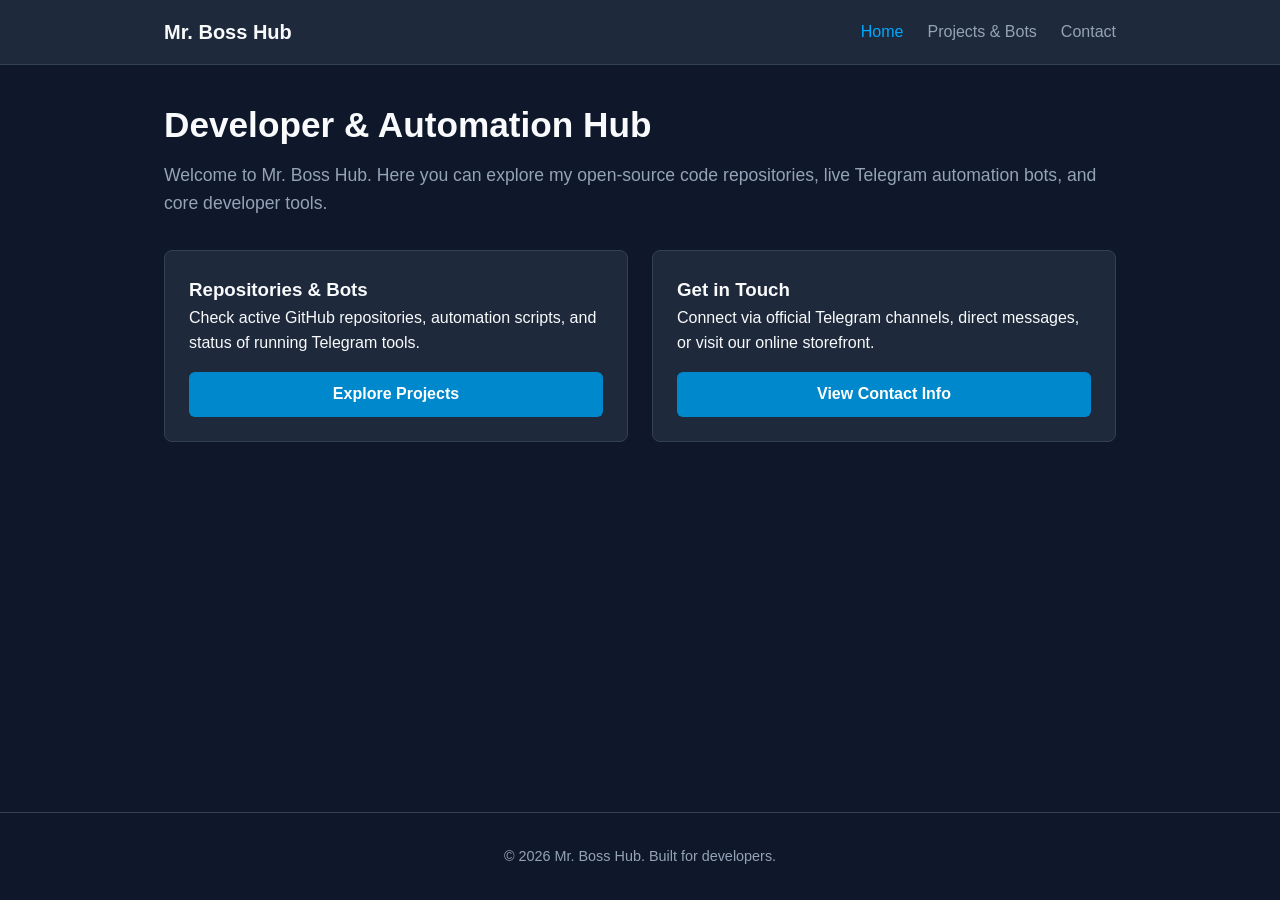
==== index.html @ 9c0dfab7 "Revise index.html for developer portfolio focus Updated the title and content to reflect a developer" ====
<!DOCTYPE html>
<html lang="en">
<head>
  <meta charset="UTF-8">
  <meta name="viewport" content="width=device-width, initial-scale=1.0">
  <title>Mr. Boss Hub - Developer Portfolio</title>
  <link rel="stylesheet" href="style.css">
</head>
<body>

  <header>
    <nav>
      <a href="index.html" class="nav-brand">Mr. Boss Hub</a>
      <ul class="nav-links">
        <li><a href="index.html" class="active">Home</a></li>
        <li><a href="projects.html">Projects & Bots</a></li>
        <li><a href="contact.html">Contact</a></li>
      </ul>
    </nav>
  </header>

  <main>
    <section class="hero">
      <h1>Developer & Automation Hub</h1>
      <p>Welcome to Mr. Boss Hub. Here you can explore my open-source code repositories, live Telegram automation bots, and core developer tools.</p>
    </section>

    <div class="card-grid">
      <div class="card">
        <div>
          <h3>Repositories & Bots</h3>
          <p>Check active GitHub repositories, automation scripts, and status of running Telegram tools.</p>
        </div>
        <a href="projects.html" class="btn">Explore Projects</a>
      </div>

      <div class="card">
        <div>
          <h3>Get in Touch</h3>
          <p>Connect via official Telegram channels, direct messages, or visit our online storefront.</p>
        </div>
        <a href="contact.html" class="btn">View Contact Info</a>
      </div>
    </div>
  </main>

  <footer>
    <p>&copy; 2026 Mr. Boss Hub. Built for developers.</p>
  </footer>

</body>
</html>
---- style.css ----
/* ==========================================================================
   Mr. Boss Hub - Developer Portfolio Stylesheet
   ========================================================================== */

:root {
  --bg-color: #0f172a;
  --card-bg: #1e293b;
  --accent-color: #0088cc;
  --accent-hover: #00a8ff;
  --text-main: #f8fafc;
  --text-muted: #94a3b8;
  --border-color: #334155;
  --success-color: #22c55e;
  --max-width: 1000px;
}

* {
  box-sizing: border-box;
  margin: 0;
  padding: 0;
}

body {
  font-family: -apple-system, BlinkMacSystemFont, "Segoe UI", Roboto, sans-serif;
  background-color: var(--bg-color);
  color: var(--text-main);
  line-height: 1.6;
  min-height: 100vh;
  display: flex;
  flex-direction: column;
}

/* --- Header & Navigation --- */
header {
  background-color: var(--card-bg);
  border-bottom: 1px solid var(--border-color);
  position: sticky;
  top: 0;
  z-index: 100;
}

nav {
  max-width: var(--max-width);
  margin: 0 auto;
  padding: 1rem 1.5rem;
  display: flex;
  justify-content: space-between;
  align-items: center;
}

.nav-brand {
  font-size: 1.25rem;
  font-weight: 700;
  color: var(--text-main);
  text-decoration: none;
}

.nav-links {
  display: flex;
  list-style: none;
  gap: 1.5rem;
}

.nav-links a {
  color: var(--text-muted);
  text-decoration: none;
  font-weight: 500;
  transition: color 0.2s ease;
}

.nav-links a:hover,
.nav-links a.active {
  color: var(--accent-hover);
}

/* --- Layout Container --- */
main {
  max-width: var(--max-width);
  width: 100%;
  margin: 2rem auto;
  padding: 0 1.5rem;
  flex: 1;
}

.hero {
  margin-bottom: 2rem;
}

.hero h1 {
  font-size: 2.2rem;
  margin-bottom: 0.5rem;
}

.hero p {
  color: var(--text-muted);
  font-size: 1.1rem;
}

/* --- Grid & Cards --- */
.card-grid {
  display: grid;
  grid-template-columns: repeat(auto-fit, minmax(280px, 1fr));
  gap: 1.5rem;
}

.card {
  background-color: var(--card-bg);
  border: 1px solid var(--border-color);
  border-radius: 8px;
  padding: 1.5rem;
  display: flex;
  flex-direction: column;
  justify-content: space-between;
  transition: transform 0.2s ease, border-color 0.2s ease;
}

.card:hover {
  transform: translateY(-3px);
  border-color: var(--accent-color);
}

.card-header {
  display: flex;
  justify-content: space-between;
  align-items: center;
  margin-bottom: 0.75rem;
}

.badge-online {
  background-color: rgba(34, 197, 94, 0.15);
  color: var(--success-color);
  font-size: 0.75rem;
  font-weight: 600;
  padding: 0.2rem 0.6rem;
  border-radius: 12px;
  border: 1px solid rgba(34, 197, 94, 0.3);
}

.btn {
  display: inline-block;
  background-color: var(--accent-color);
  color: #ffffff;
  padding: 0.6rem 1.2rem;
  border-radius: 6px;
  text-decoration: none;
  font-weight: 600;
  margin-top: 1rem;
  text-align: center;
  transition: background-color 0.2s ease;
}

.btn:hover {
  background-color: var(--accent-hover);
}

/* --- Contact List --- */
.contact-list {
  list-style: none;
  display: flex;
  flex-direction: column;
  gap: 1rem;
}

.contact-item {
  background-color: var(--card-bg);
  border: 1px solid var(--border-color);
  padding: 1rem 1.25rem;
  border-radius: 8px;
  display: flex;
  justify-content: space-between;
  align-items: center;
}

.contact-item a {
  color: var(--accent-hover);
  text-decoration: none;
  font-weight: 600;
}

footer {
  text-align: center;
  padding: 2rem 1.5rem;
  border-top: 1px solid var(--border-color);
  color: var(--text-muted);
  font-size: 0.9rem;
}
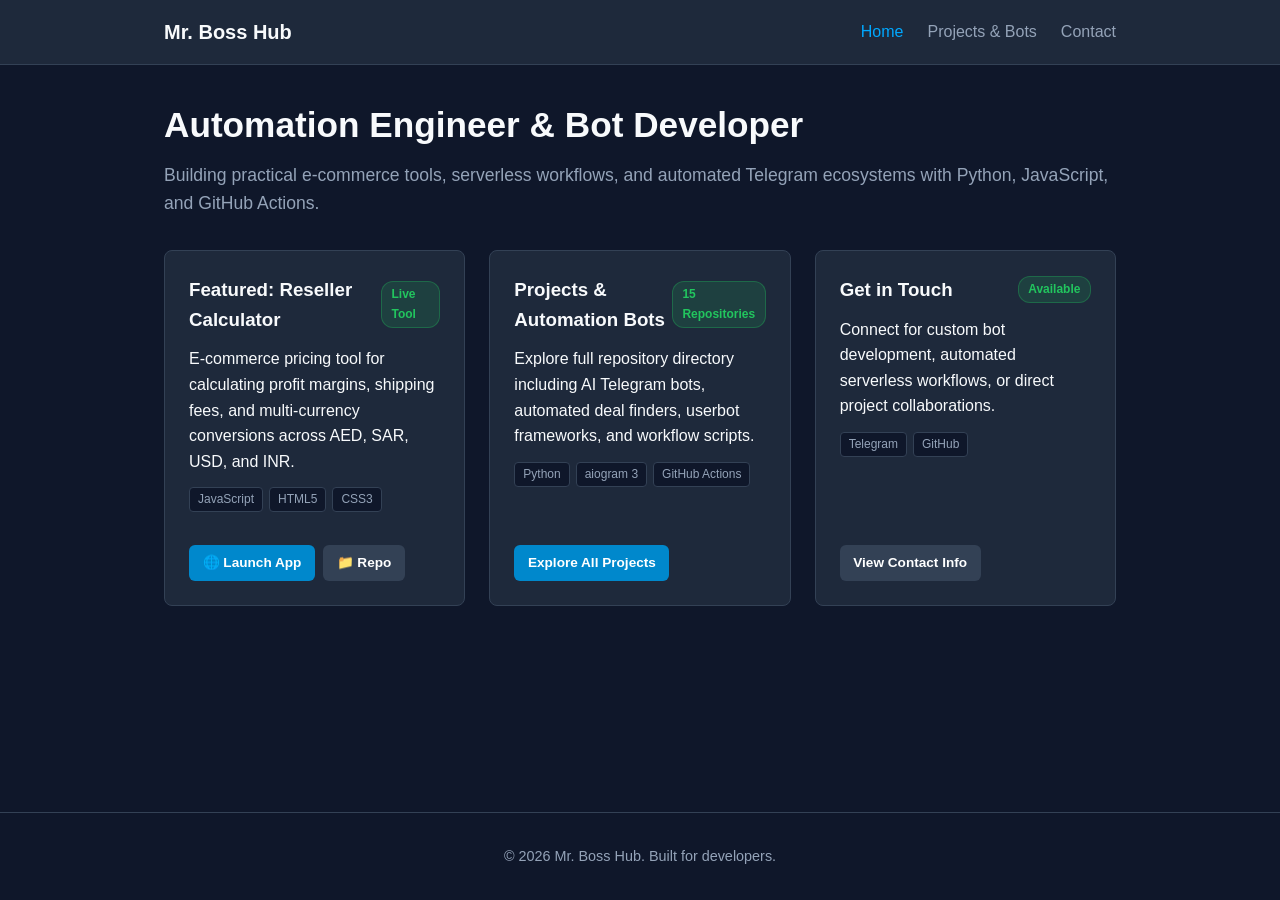
==== commit 952fa6bd: "Update index.html for content and structure changes" ====
--- a/index.html
+++ b/index.html
@@ -21,25 +21,66 @@
 
   <main>
     <section class="hero">
-      <h1>Developer & Automation Hub</h1>
-      <p>Welcome to Mr. Boss Hub. Here you can explore my open-source code repositories, live Telegram automation bots, and core developer tools.</p>
+      <h1>Automation Engineer & Bot Developer</h1>
+      <p>Building practical e-commerce tools, serverless workflows, and automated Telegram ecosystems with Python, JavaScript, and GitHub Actions.</p>
     </section>
 
     <div class="card-grid">
+      <!-- Highlight Featured Web App -->
       <div class="card">
         <div>
-          <h3>Repositories & Bots</h3>
-          <p>Check active GitHub repositories, automation scripts, and status of running Telegram tools.</p>
+          <div class="card-header">
+            <h3>Featured: Reseller Calculator</h3>
+            <span class="badge-online">Live Tool</span>
+          </div>
+          <p>E-commerce pricing tool for calculating profit margins, shipping fees, and multi-currency conversions across AED, SAR, USD, and INR.</p>
+          <div class="tech-tags">
+            <span class="tag">JavaScript</span>
+            <span class="tag">HTML5</span>
+            <span class="tag">CSS3</span>
+          </div>
         </div>
-        <a href="projects.html" class="btn">Explore Projects</a>
+        <div class="card-actions">
+          <a href="https://mrboss002.github.io/reseller-price-calculator/" target="_blank" rel="noopener noreferrer" class="btn btn-primary">🌐 Launch App</a>
+          <a href="https://github.com/MrBoss002/reseller-price-calculator" target="_blank" rel="noopener noreferrer" class="btn btn-secondary">📁 Repo</a>
+        </div>
       </div>
 
+      <!-- Projects Directory Hub -->
       <div class="card">
         <div>
-          <h3>Get in Touch</h3>
-          <p>Connect via official Telegram channels, direct messages, or visit our online storefront.</p>
+          <div class="card-header">
+            <h3>Projects & Automation Bots</h3>
+            <span class="badge-online">15 Repositories</span>
+          </div>
+          <p>Explore full repository directory including AI Telegram bots, automated deal finders, userbot frameworks, and workflow scripts.</p>
+          <div class="tech-tags">
+            <span class="tag">Python</span>
+            <span class="tag">aiogram 3</span>
+            <span class="tag">GitHub Actions</span>
+          </div>
         </div>
-        <a href="contact.html" class="btn">View Contact Info</a>
+        <div class="card-actions">
+          <a href="projects.html" class="btn btn-primary">Explore All Projects</a>
+        </div>
+      </div>
+
+      <!-- Contact & Connect -->
+      <div class="card">
+        <div>
+          <div class="card-header">
+            <h3>Get in Touch</h3>
+            <span class="badge-online">Available</span>
+          </div>
+          <p>Connect for custom bot development, automated serverless workflows, or direct project collaborations.</p>
+          <div class="tech-tags">
+            <span class="tag">Telegram</span>
+            <span class="tag">GitHub</span>
+          </div>
+        </div>
+        <div class="card-actions">
+          <a href="contact.html" class="btn btn-secondary">View Contact Info</a>
+        </div>
       </div>
     </div>
   </main>
--- a/style.css
+++ b/style.css
@@ -99,7 +99,7 @@
 /* --- Grid & Cards --- */
 .card-grid {
   display: grid;
-  grid-template-columns: repeat(auto-fit, minmax(280px, 1fr));
+  grid-template-columns: repeat(auto-fit, minmax(300px, 1fr));
   gap: 1.5rem;
 }
 
@@ -136,21 +136,73 @@
   border: 1px solid rgba(34, 197, 94, 0.3);
 }
 
+/* --- Tech Stack Tags --- */
+.tech-tags {
+  display: flex;
+  flex-wrap: wrap;
+  gap: 6px;
+  margin: 0.8rem 0;
+}
+
+.tag {
+  background-color: #0f172a;
+  color: var(--text-muted);
+  font-size: 0.75rem;
+  font-weight: 500;
+  padding: 2px 8px;
+  border-radius: 4px;
+  border: 1px solid var(--border-color);
+}
+
+/* --- Buttons & Action Rows --- */
+.card-actions {
+  display: flex;
+  flex-wrap: wrap;
+  gap: 8px;
+  margin-top: 1.25rem;
+}
+
 .btn {
-  display: inline-block;
+  display: inline-flex;
+  align-items: center;
+  justify-content: center;
+  padding: 0.45rem 0.85rem;
+  border-radius: 6px;
+  text-decoration: none;
+  font-size: 0.85rem;
+  font-weight: 600;
+  transition: all 0.2s ease;
+  cursor: pointer;
+}
+
+.btn-primary {
   background-color: var(--accent-color);
   color: #ffffff;
-  padding: 0.6rem 1.2rem;
-  border-radius: 6px;
-  text-decoration: none;
-  font-weight: 600;
-  margin-top: 1rem;
-  text-align: center;
-  transition: background-color 0.2s ease;
-}
-
-.btn:hover {
+}
+
+.btn-primary:hover {
   background-color: var(--accent-hover);
+}
+
+.btn-secondary {
+  background-color: #334155;
+  color: #ffffff;
+}
+
+.btn-secondary:hover {
+  background-color: #475569;
+}
+
+.btn-action {
+  background-color: transparent;
+  color: var(--text-muted);
+  border: 1px solid var(--border-color);
+}
+
+.btn-action:hover {
+  color: var(--text-main);
+  border-color: var(--accent-color);
+  background-color: rgba(0, 136, 204, 0.1);
 }
 
 /* --- Contact List --- */
@@ -177,6 +229,7 @@
   font-weight: 600;
 }
 
+/* --- Footer --- */
 footer {
   text-align: center;
   padding: 2rem 1.5rem;
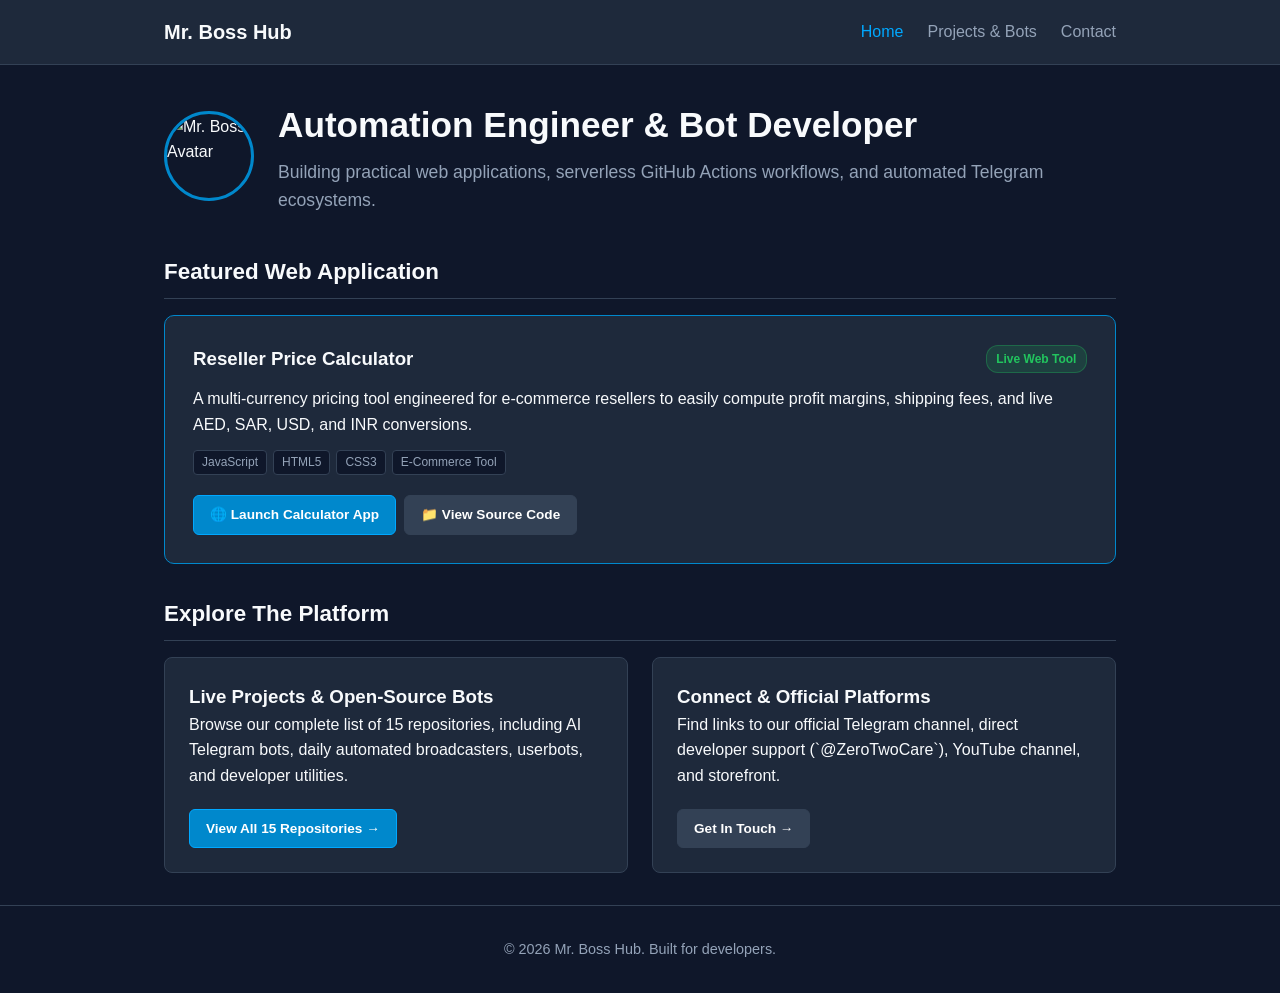
==== commit 6e4e5f0d: "Revise hero section and featured app content Updated hero section and featured application details i" ====
--- a/index.html
+++ b/index.html
@@ -20,66 +20,55 @@
   </header>
 
   <main>
-    <section class="hero">
-      <h1>Automation Engineer & Bot Developer</h1>
-      <p>Building practical e-commerce tools, serverless workflows, and automated Telegram ecosystems with Python, JavaScript, and GitHub Actions.</p>
+    <!-- Top-Left Profile Avatar & Hero Intro -->
+    <section class="hero-wrapper">
+      <img src="https://images.weserv.nl/?url=graph.org/file/dc965ccd94c1e78d3c201.jpg" alt="Mr. Boss Avatar" class="profile-avatar">
+      <div class="hero-text">
+        <h1>Automation Engineer & Bot Developer</h1>
+        <p>Building practical web applications, serverless GitHub Actions workflows, and automated Telegram ecosystems.</p>
+      </div>
     </section>
 
-    <div class="card-grid">
-      <!-- Highlight Featured Web App -->
-      <div class="card">
+    <!-- Featured App Spotlight Banner -->
+    <h2 class="section-title">Featured Web Application</h2>
+    <div class="featured-banner">
+      <div class="featured-header">
+        <h3>Reseller Price Calculator</h3>
+        <span class="badge-online">Live Web Tool</span>
+      </div>
+      <p>A multi-currency pricing tool engineered for e-commerce resellers to easily compute profit margins, shipping fees, and live AED, SAR, USD, and INR conversions.</p>
+      <div class="tech-tags">
+        <span class="tag">JavaScript</span>
+        <span class="tag">HTML5</span>
+        <span class="tag">CSS3</span>
+        <span class="tag">E-Commerce Tool</span>
+      </div>
+      <div class="card-actions">
+        <a href="https://mrboss002.github.io/reseller-price-calculator/" target="_blank" rel="noopener noreferrer" class="btn btn-primary">🌐 Launch Calculator App</a>
+        <a href="https://github.com/MrBoss002/reseller-price-calculator" target="_blank" rel="noopener noreferrer" class="btn">📁 View Source Code</a>
+      </div>
+    </div>
+
+    <!-- Hub Overview & Quick Links -->
+    <h2 class="section-title">Explore The Platform</h2>
+    <div class="home-nav-grid">
+      <div class="home-nav-card">
         <div>
-          <div class="card-header">
-            <h3>Featured: Reseller Calculator</h3>
-            <span class="badge-online">Live Tool</span>
-          </div>
-          <p>E-commerce pricing tool for calculating profit margins, shipping fees, and multi-currency conversions across AED, SAR, USD, and INR.</p>
-          <div class="tech-tags">
-            <span class="tag">JavaScript</span>
-            <span class="tag">HTML5</span>
-            <span class="tag">CSS3</span>
-          </div>
+          <h3>Live Projects & Open-Source Bots</h3>
+          <p>Browse our complete list of 15 repositories, including AI Telegram bots, daily automated broadcasters, userbots, and developer utilities.</p>
         </div>
         <div class="card-actions">
-          <a href="https://mrboss002.github.io/reseller-price-calculator/" target="_blank" rel="noopener noreferrer" class="btn btn-primary">🌐 Launch App</a>
-          <a href="https://github.com/MrBoss002/reseller-price-calculator" target="_blank" rel="noopener noreferrer" class="btn btn-secondary">📁 Repo</a>
+          <a href="projects.html" class="btn btn-primary">View All 15 Repositories →</a>
         </div>
       </div>
 
-      <!-- Projects Directory Hub -->
-      <div class="card">
+      <div class="home-nav-card">
         <div>
-          <div class="card-header">
-            <h3>Projects & Automation Bots</h3>
-            <span class="badge-online">15 Repositories</span>
-          </div>
-          <p>Explore full repository directory including AI Telegram bots, automated deal finders, userbot frameworks, and workflow scripts.</p>
-          <div class="tech-tags">
-            <span class="tag">Python</span>
-            <span class="tag">aiogram 3</span>
-            <span class="tag">GitHub Actions</span>
-          </div>
+          <h3>Connect & Official Platforms</h3>
+          <p>Find links to our official Telegram channel, direct developer support (`@ZeroTwoCare`), YouTube channel, and storefront.</p>
         </div>
         <div class="card-actions">
-          <a href="projects.html" class="btn btn-primary">Explore All Projects</a>
-        </div>
-      </div>
-
-      <!-- Contact & Connect -->
-      <div class="card">
-        <div>
-          <div class="card-header">
-            <h3>Get in Touch</h3>
-            <span class="badge-online">Available</span>
-          </div>
-          <p>Connect for custom bot development, automated serverless workflows, or direct project collaborations.</p>
-          <div class="tech-tags">
-            <span class="tag">Telegram</span>
-            <span class="tag">GitHub</span>
-          </div>
-        </div>
-        <div class="card-actions">
-          <a href="contact.html" class="btn btn-secondary">View Contact Info</a>
+          <a href="contact.html" class="btn">Get In Touch →</a>
         </div>
       </div>
     </div>
--- a/style.css
+++ b/style.css
@@ -82,21 +82,94 @@
   flex: 1;
 }
 
-.hero {
+/* --- Home Hero with Avatar --- */
+.hero-wrapper {
+  display: flex;
+  align-items: center;
+  gap: 1.5rem;
+  margin-bottom: 2.5rem;
+}
+
+.profile-avatar {
+  width: 90px;
+  height: 90px;
+  border-radius: 50%;
+  border: 3px solid var(--accent-color);
+  object-fit: cover;
+  flex-shrink: 0;
+}
+
+.hero-text h1 {
+  font-size: 2.2rem;
+  margin-bottom: 0.3rem;
+}
+
+.hero-text p {
+  color: var(--text-muted);
+  font-size: 1.1rem;
+}
+
+.hero-simple {
   margin-bottom: 2rem;
 }
 
-.hero h1 {
+.hero-simple h1 {
   font-size: 2.2rem;
   margin-bottom: 0.5rem;
 }
 
-.hero p {
+.hero-simple p {
   color: var(--text-muted);
   font-size: 1.1rem;
 }
 
-/* --- Grid & Cards --- */
+/* --- Home Showcase Sections --- */
+.section-title {
+  font-size: 1.4rem;
+  margin: 2rem 0 1rem 0;
+  color: var(--text-main);
+  border-bottom: 1px solid var(--border-color);
+  padding-bottom: 0.5rem;
+}
+
+.featured-banner {
+  background-color: var(--card-bg);
+  border: 1px solid var(--accent-color);
+  border-radius: 10px;
+  padding: 1.75rem;
+  margin-bottom: 2rem;
+}
+
+.featured-header {
+  display: flex;
+  justify-content: space-between;
+  align-items: center;
+  margin-bottom: 0.75rem;
+}
+
+.home-nav-grid {
+  display: grid;
+  grid-template-columns: repeat(auto-fit, minmax(280px, 1fr));
+  gap: 1.5rem;
+}
+
+.home-nav-card {
+  background-color: var(--card-bg);
+  border: 1px solid var(--border-color);
+  border-radius: 8px;
+  padding: 1.5rem;
+  display: flex;
+  flex-direction: column;
+  justify-content: space-between;
+  transition: transform 0.2s ease, border-color 0.2s ease;
+}
+
+.home-nav-card:hover {
+  transform: translateY(-3px);
+  border-color: var(--accent-color);
+}
+
+/* --- Projects Grid & Cards --- */
 .card-grid {
   display: grid;
   grid-template-columns: repeat(auto-fit, minmax(300px, 1fr));
@@ -136,7 +209,7 @@
   border: 1px solid rgba(34, 197, 94, 0.3);
 }
 
-/* --- Tech Stack Tags --- */
+/* --- Tech Tags --- */
 .tech-tags {
   display: flex;
   flex-wrap: wrap;
@@ -154,7 +227,7 @@
   border: 1px solid var(--border-color);
 }
 
-/* --- Buttons & Action Rows --- */
+/* --- Universal Buttons --- */
 .card-actions {
   display: flex;
   flex-wrap: wrap;
@@ -166,46 +239,36 @@
   display: inline-flex;
   align-items: center;
   justify-content: center;
-  padding: 0.45rem 0.85rem;
+  padding: 0.5rem 1rem;
   border-radius: 6px;
   text-decoration: none;
   font-size: 0.85rem;
   font-weight: 600;
+  background-color: #334155;
+  color: #ffffff;
+  border: 1px solid var(--border-color);
   transition: all 0.2s ease;
   cursor: pointer;
+}
+
+.btn:hover {
+  background-color: var(--accent-color);
+  color: #ffffff;
+  border-color: var(--accent-hover);
+  transform: translateY(-1px);
 }
 
 .btn-primary {
   background-color: var(--accent-color);
   color: #ffffff;
+  border-color: var(--accent-hover);
 }
 
 .btn-primary:hover {
   background-color: var(--accent-hover);
 }
 
-.btn-secondary {
-  background-color: #334155;
-  color: #ffffff;
-}
-
-.btn-secondary:hover {
-  background-color: #475569;
-}
-
-.btn-action {
-  background-color: transparent;
-  color: var(--text-muted);
-  border: 1px solid var(--border-color);
-}
-
-.btn-action:hover {
-  color: var(--text-main);
-  border-color: var(--accent-color);
-  background-color: rgba(0, 136, 204, 0.1);
-}
-
-/* --- Contact List --- */
+/* --- Contact List & Dedicated Sections --- */
 .contact-list {
   list-style: none;
   display: flex;
@@ -223,10 +286,41 @@
   align-items: center;
 }
 
-.contact-item a {
-  color: var(--accent-hover);
-  text-decoration: none;
-  font-weight: 600;
+.special-box {
+  background-color: var(--card-bg);
+  border: 1px solid var(--border-color);
+  border-radius: 10px;
+  padding: 1.5rem;
+  margin-top: 1.5rem;
+  display: flex;
+  justify-content: space-between;
+  align-items: center;
+  gap: 1rem;
+}
+
+.special-box-support {
+  border-color: rgba(234, 179, 8, 0.4);
+  background-color: rgba(30, 41, 59, 0.9);
+}
+
+/* Responsive adjustment for Mobile */
+@media (max-width: 600px) {
+  .hero-wrapper {
+    flex-direction: column;
+    text-align: center;
+  }
+
+  .contact-item,
+  .special-box {
+    flex-direction: column;
+    align-items: flex-start;
+    gap: 0.75rem;
+  }
+
+  .contact-item .btn,
+  .special-box .btn {
+    width: 100%;
+  }
 }
 
 /* --- Footer --- */
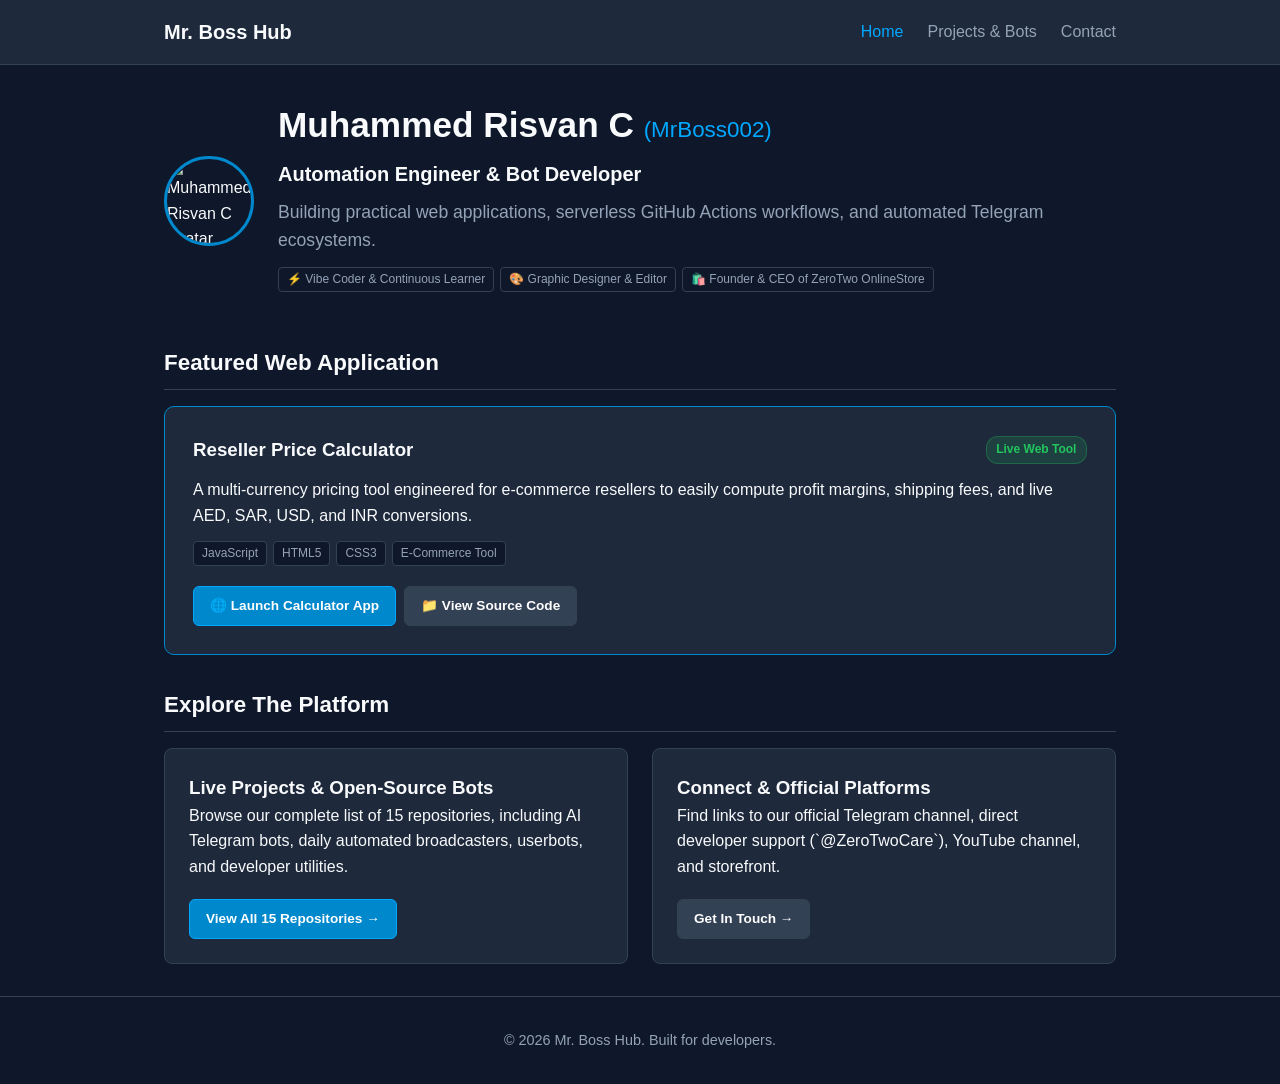
==== commit 6448764a: "Revise profile avatar and update hero section Updated profile information and added bio badges." ====
--- a/index.html
+++ b/index.html
@@ -20,12 +20,20 @@
   </header>
 
   <main>
-    <!-- Top-Left Profile Avatar & Hero Intro -->
+   <!-- Top-Left Profile Avatar & Hero Intro -->
     <section class="hero-wrapper">
-      <img src="https://images.weserv.nl/?url=graph.org/file/dc965ccd94c1e78d3c201.jpg" alt="Mr. Boss Avatar" class="profile-avatar">
+      <img src="https://images.weserv.nl/?url=graph.org/file/dc965ccd94c1e78d3c201.jpg" alt="Muhammed Risvan C Avatar" class="profile-avatar">
       <div class="hero-text">
-        <h1>Automation Engineer & Bot Developer</h1>
-        <p>Building practical web applications, serverless GitHub Actions workflows, and automated Telegram ecosystems.</p>
+        <h1>Muhammed Risvan C <span style="font-size: 1.4rem; color: var(--accent-hover); font-weight: 500;">(MrBoss002)</span></h1>
+        <h2 style="font-size: 1.25rem; color: var(--text-main); font-weight: 600; margin-bottom: 0.5rem;">Automation Engineer & Bot Developer</h2>
+        <p style="margin-bottom: 0.8rem;">Building practical web applications, serverless GitHub Actions workflows, and automated Telegram ecosystems.</p>
+        
+        <!-- Styled Bio Badges -->
+        <div class="tech-tags">
+          <span class="tag">⚡ Vibe Coder & Continuous Learner</span>
+          <span class="tag">🎨 Graphic Designer & Editor</span>
+          <span class="tag">🛍️ Founder & CEO of ZeroTwo OnlineStore</span>
+        </div>
       </div>
     </section>
 
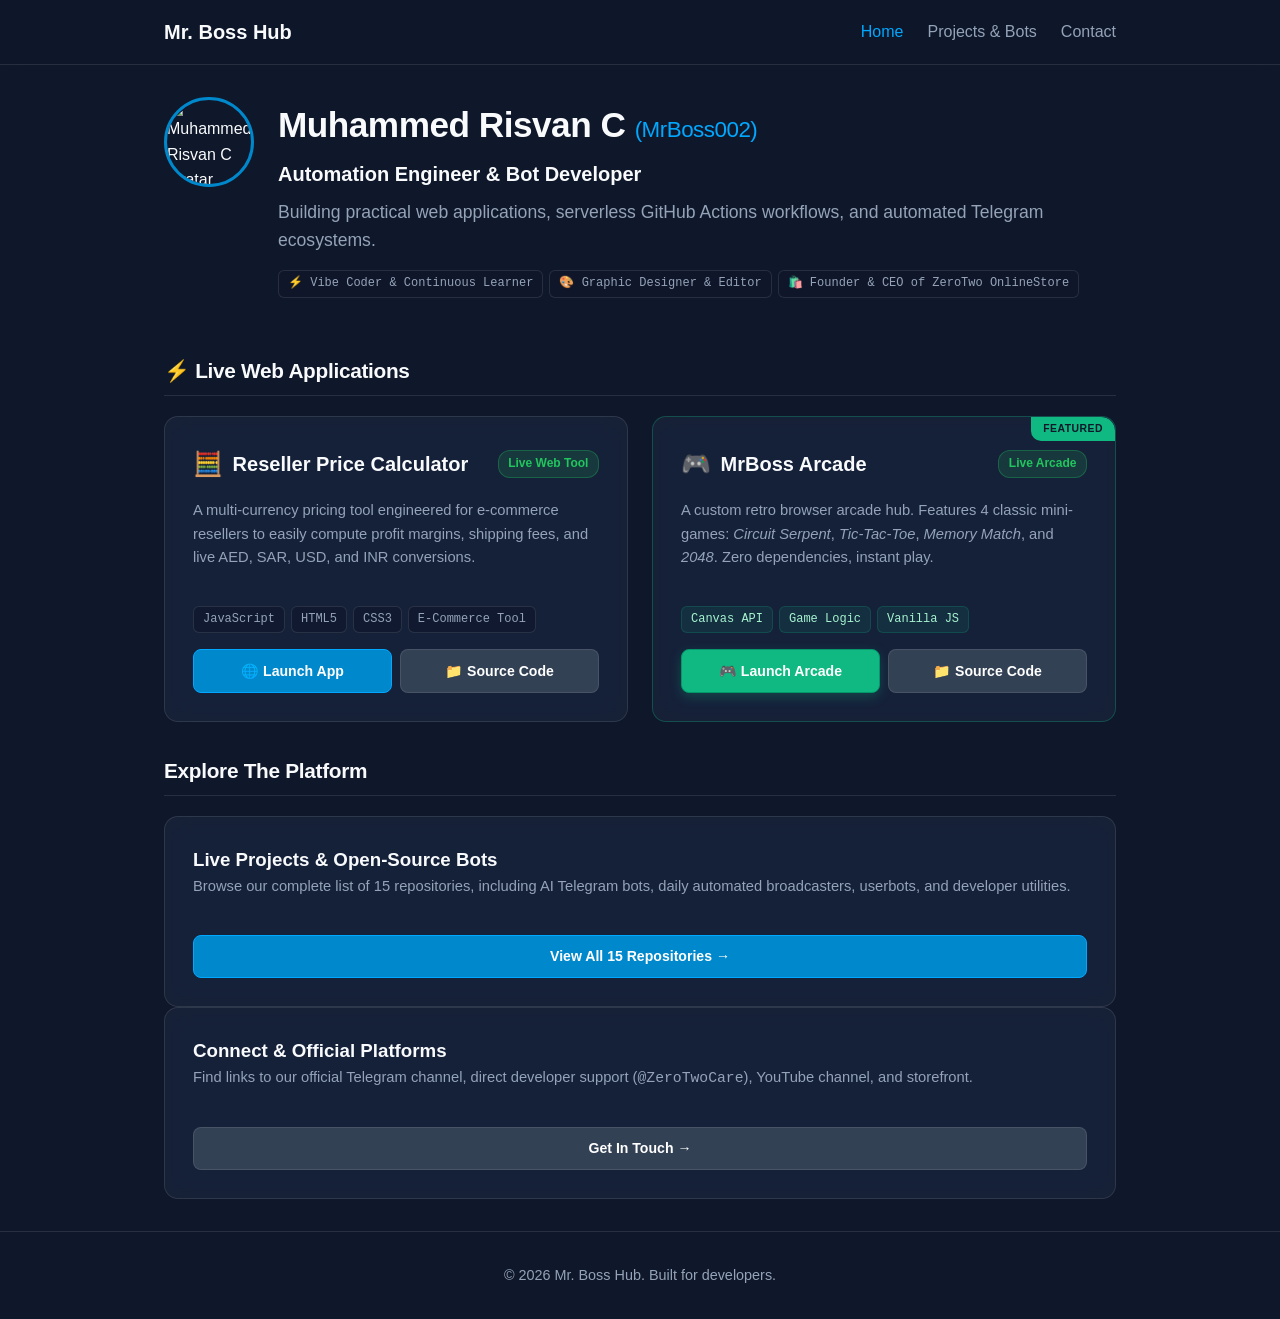
==== commit b70dbc49: "Refactor HTML structure and improve accessibility" ====
--- a/index.html
+++ b/index.html
@@ -20,7 +20,7 @@
   </header>
 
   <main>
-   <!-- Top-Left Profile Avatar & Hero Intro -->
+    <!-- Top-Left Profile Avatar & Hero Intro -->
     <section class="hero-wrapper">
       <img src="https://images.weserv.nl/?url=graph.org/file/dc965ccd94c1e78d3c201.jpg" alt="Muhammed Risvan C Avatar" class="profile-avatar">
       <div class="hero-text">
@@ -37,46 +37,86 @@
       </div>
     </section>
 
-    <!-- Featured App Spotlight Banner -->
-    <h2 class="section-title">Featured Web Application</h2>
-    <div class="featured-banner">
-      <div class="featured-header">
-        <h3>Reseller Price Calculator</h3>
-        <span class="badge-online">Live Web Tool</span>
+    <!-- Featured Web Applications & Arcade -->
+    <h2 class="section-title">⚡ Live Web Applications</h2>
+    <div class="card-grid">
+      
+      <!-- CARD 1: Reseller Price Calculator -->
+      <div class="glass-card">
+        <div>
+          <div class="card-header">
+            <div class="card-title-group">
+              <span class="card-icon">🧮</span>
+              <h3>Reseller Price Calculator</h3>
+            </div>
+            <span class="badge-online">Live Web Tool</span>
+          </div>
+          <p class="card-desc">A multi-currency pricing tool engineered for e-commerce resellers to easily compute profit margins, shipping fees, and live AED, SAR, USD, and INR conversions.</p>
+        </div>
+
+        <div>
+          <div class="tech-tags">
+            <span class="tag">JavaScript</span>
+            <span class="tag">HTML5</span>
+            <span class="tag">CSS3</span>
+            <span class="tag">E-Commerce Tool</span>
+          </div>
+          <div class="card-actions">
+            <a href="https://mrboss002.github.io/reseller-price-calculator/" target="_blank" rel="noopener noreferrer" class="btn btn-primary btn-full">🌐 Launch App</a>
+            <a href="https://github.com/MrBoss002/reseller-price-calculator" target="_blank" rel="noopener noreferrer" class="btn btn-full">📁 Source Code</a>
+          </div>
+        </div>
       </div>
-      <p>A multi-currency pricing tool engineered for e-commerce resellers to easily compute profit margins, shipping fees, and live AED, SAR, USD, and INR conversions.</p>
-      <div class="tech-tags">
-        <span class="tag">JavaScript</span>
-        <span class="tag">HTML5</span>
-        <span class="tag">CSS3</span>
-        <span class="tag">E-Commerce Tool</span>
+
+      <!-- CARD 2: MrBoss Arcade (Featured Highlight) -->
+      <div class="glass-card glass-card-featured">
+        <span class="featured-ribbon">FEATURED</span>
+        <div>
+          <div class="card-header">
+            <div class="card-title-group">
+              <span class="card-icon">🎮</span>
+              <h3>MrBoss Arcade</h3>
+            </div>
+            <span class="badge-online">Live Arcade</span>
+          </div>
+          <p class="card-desc">A custom retro browser arcade hub. Features 4 classic mini-games: <em>Circuit Serpent</em>, <em>Tic-Tac-Toe</em>, <em>Memory Match</em>, and <em>2048</em>. Zero dependencies, instant play.</p>
+        </div>
+
+        <div>
+          <div class="tech-tags">
+            <span class="tag tag-highlight">Canvas API</span>
+            <span class="tag tag-highlight">Game Logic</span>
+            <span class="tag tag-highlight">Vanilla JS</span>
+          </div>
+          <div class="card-actions">
+            <a href="https://mrboss002.github.io/Game-Hub/" target="_blank" rel="noopener noreferrer" class="btn btn-arcade btn-full">🎮 Launch Arcade</a>
+            <a href="https://github.com/MrBoss002/Game-Hub" target="_blank" rel="noopener noreferrer" class="btn btn-full">📁 Source Code</a>
+          </div>
+        </div>
       </div>
-      <div class="card-actions">
-        <a href="https://mrboss002.github.io/reseller-price-calculator/" target="_blank" rel="noopener noreferrer" class="btn btn-primary">🌐 Launch Calculator App</a>
-        <a href="https://github.com/MrBoss002/reseller-price-calculator" target="_blank" rel="noopener noreferrer" class="btn">📁 View Source Code</a>
-      </div>
+
     </div>
 
     <!-- Hub Overview & Quick Links -->
     <h2 class="section-title">Explore The Platform</h2>
     <div class="home-nav-grid">
-      <div class="home-nav-card">
+      <div class="home-nav-card glass-card">
         <div>
           <h3>Live Projects & Open-Source Bots</h3>
-          <p>Browse our complete list of 15 repositories, including AI Telegram bots, daily automated broadcasters, userbots, and developer utilities.</p>
+          <p class="card-desc">Browse our complete list of 15 repositories, including AI Telegram bots, daily automated broadcasters, userbots, and developer utilities.</p>
         </div>
         <div class="card-actions">
-          <a href="projects.html" class="btn btn-primary">View All 15 Repositories →</a>
+          <a href="projects.html" class="btn btn-primary btn-full">View All 15 Repositories →</a>
         </div>
       </div>
 
-      <div class="home-nav-card">
+      <div class="home-nav-card glass-card">
         <div>
           <h3>Connect & Official Platforms</h3>
-          <p>Find links to our official Telegram channel, direct developer support (`@ZeroTwoCare`), YouTube channel, and storefront.</p>
+          <p class="card-desc">Find links to our official Telegram channel, direct developer support (<code>@ZeroTwoCare</code>), YouTube channel, and storefront.</p>
         </div>
         <div class="card-actions">
-          <a href="contact.html" class="btn">Get In Touch →</a>
+          <a href="contact.html" class="btn btn-full">Get In Touch →</a>
         </div>
       </div>
     </div>
--- a/style.css
+++ b/style.css
@@ -4,12 +4,14 @@
 
 :root {
   --bg-color: #0f172a;
-  --card-bg: #1e293b;
+  --card-bg: rgba(30, 41, 59, 0.6); /* Glass effect backdrop */
   --accent-color: #0088cc;
   --accent-hover: #00a8ff;
+  --arcade-color: #10b981; /* Emerald green for arcade highlight */
+  --arcade-hover: #059669;
   --text-main: #f8fafc;
   --text-muted: #94a3b8;
-  --border-color: #334155;
+  --border-color: rgba(255, 255, 255, 0.1);
   --success-color: #22c55e;
   --max-width: 1000px;
 }
@@ -32,7 +34,9 @@
 
 /* --- Header & Navigation --- */
 header {
-  background-color: var(--card-bg);
+  background-color: rgba(15, 23, 42, 0.85);
+  backdrop-filter: blur(10px);
+  -webkit-backdrop-filter: blur(10px);
   border-bottom: 1px solid var(--border-color);
   position: sticky;
   top: 0;
@@ -82,10 +86,10 @@
   flex: 1;
 }
 
-/* --- Home Hero with Avatar --- */
+/* --- Hero Section --- */
 .hero-wrapper {
   display: flex;
-  align-items: center;
+  align-items: flex-start;
   gap: 1.5rem;
   margin-bottom: 2.5rem;
 }
@@ -101,6 +105,8 @@
 
 .hero-text h1 {
   font-size: 2.2rem;
+  font-weight: 700;
+  letter-spacing: -0.5px;
   margin-bottom: 0.3rem;
 }
 
@@ -109,96 +115,101 @@
   font-size: 1.1rem;
 }
 
-.hero-simple {
-  margin-bottom: 2rem;
-}
-
-.hero-simple h1 {
-  font-size: 2.2rem;
-  margin-bottom: 0.5rem;
-}
-
-.hero-simple p {
-  color: var(--text-muted);
-  font-size: 1.1rem;
-}
-
-/* --- Home Showcase Sections --- */
+/* --- Section Titles --- */
 .section-title {
-  font-size: 1.4rem;
-  margin: 2rem 0 1rem 0;
+  font-size: 1.3rem;
+  font-weight: 700;
+  margin: 2rem 0 1.25rem 0;
   color: var(--text-main);
   border-bottom: 1px solid var(--border-color);
   padding-bottom: 0.5rem;
-}
-
-.featured-banner {
-  background-color: var(--card-bg);
-  border: 1px solid var(--accent-color);
-  border-radius: 10px;
-  padding: 1.75rem;
-  margin-bottom: 2rem;
-}
-
-.featured-header {
-  display: flex;
-  justify-content: space-between;
-  align-items: center;
-  margin-bottom: 0.75rem;
-}
-
-.home-nav-grid {
-  display: grid;
-  grid-template-columns: repeat(auto-fit, minmax(280px, 1fr));
-  gap: 1.5rem;
-}
-
-.home-nav-card {
-  background-color: var(--card-bg);
-  border: 1px solid var(--border-color);
-  border-radius: 8px;
-  padding: 1.5rem;
-  display: flex;
-  flex-direction: column;
-  justify-content: space-between;
-  transition: transform 0.2s ease, border-color 0.2s ease;
-}
-
-.home-nav-card:hover {
-  transform: translateY(-3px);
-  border-color: var(--accent-color);
-}
-
-/* --- Projects Grid & Cards --- */
+  letter-spacing: -0.3px;
+}
+
+/* --- Grid & Modern Glass Cards --- */
 .card-grid {
   display: grid;
   grid-template-columns: repeat(auto-fit, minmax(300px, 1fr));
   gap: 1.5rem;
 }
 
-.card {
-  background-color: var(--card-bg);
+.glass-card {
+  background: var(--card-bg);
+  backdrop-filter: blur(12px) saturate(180%);
+  -webkit-backdrop-filter: blur(12px) saturate(180%);
   border: 1px solid var(--border-color);
-  border-radius: 8px;
-  padding: 1.5rem;
+  border-radius: 14px;
+  padding: 1.75rem;
   display: flex;
   flex-direction: column;
   justify-content: space-between;
-  transition: transform 0.2s ease, border-color 0.2s ease;
-}
-
-.card:hover {
-  transform: translateY(-3px);
-  border-color: var(--accent-color);
-}
-
+  position: relative;
+  overflow: hidden;
+  transition: transform 0.25s ease, border-color 0.25s ease, box-shadow 0.25s ease;
+}
+
+.glass-card:hover {
+  transform: translateY(-4px);
+  border-color: rgba(0, 136, 204, 0.4);
+  box-shadow: 0 10px 25px -5px rgba(0, 0, 0, 0.4);
+}
+
+/* Arcade Featured Glass Card Glow */
+.glass-card-featured {
+  border-color: rgba(16, 185, 129, 0.3);
+}
+
+.glass-card-featured:hover {
+  border-color: rgba(16, 185, 129, 0.6);
+  box-shadow: 0 10px 25px -5px rgba(16, 185, 129, 0.15);
+}
+
+/* Header & Icons Inside Card */
 .card-header {
   display: flex;
   justify-content: space-between;
   align-items: center;
-  margin-bottom: 0.75rem;
-}
-
+  margin-bottom: 1rem;
+}
+
+.card-title-group {
+  display: flex;
+  align-items: center;
+  gap: 0.6rem;
+}
+
+.card-icon {
+  font-size: 1.5rem;
+}
+
+.card-header h3 {
+  font-size: 1.25rem;
+  font-weight: 700;
+  color: var(--text-main);
+}
+
+.card-desc {
+  color: var(--text-muted);
+  font-size: 0.92rem;
+  line-height: 1.6;
+  margin-bottom: 1.25rem;
+}
+
+/* Ribbon Highlight */
+.featured-ribbon {
+  position: absolute;
+  top: 0;
+  right: 0;
+  background: var(--arcade-color);
+  color: #0f172a;
+  font-size: 0.65rem;
+  font-weight: 800;
+  padding: 4px 12px;
+  border-radius: 0 14px 0 10px;
+  letter-spacing: 0.5px;
+}
+
+/* Badges & Tags */
 .badge-online {
   background-color: rgba(34, 197, 94, 0.15);
   color: var(--success-color);
@@ -209,40 +220,45 @@
   border: 1px solid rgba(34, 197, 94, 0.3);
 }
 
-/* --- Tech Tags --- */
 .tech-tags {
   display: flex;
   flex-wrap: wrap;
   gap: 6px;
-  margin: 0.8rem 0;
+  margin: 1rem 0;
 }
 
 .tag {
-  background-color: #0f172a;
+  background-color: rgba(15, 23, 42, 0.6);
   color: var(--text-muted);
   font-size: 0.75rem;
   font-weight: 500;
-  padding: 2px 8px;
-  border-radius: 4px;
+  padding: 3px 9px;
+  border-radius: 6px;
   border: 1px solid var(--border-color);
-}
-
-/* --- Universal Buttons --- */
+  font-family: ui-monospace, SFMono-Regular, Menlo, Monaco, Consolas, monospace;
+}
+
+.tag-highlight {
+  color: #a7f3d0;
+  background-color: rgba(16, 185, 129, 0.1);
+  border-color: rgba(16, 185, 129, 0.2);
+}
+
+/* Buttons */
 .card-actions {
   display: flex;
-  flex-wrap: wrap;
   gap: 8px;
-  margin-top: 1.25rem;
+  margin-top: 1rem;
 }
 
 .btn {
   display: inline-flex;
   align-items: center;
   justify-content: center;
-  padding: 0.5rem 1rem;
-  border-radius: 6px;
+  padding: 0.6rem 1rem;
+  border-radius: 8px;
   text-decoration: none;
-  font-size: 0.85rem;
+  font-size: 0.88rem;
   font-weight: 600;
   background-color: #334155;
   color: #ffffff;
@@ -251,6 +267,10 @@
   cursor: pointer;
 }
 
+.btn-full {
+  flex: 1;
+}
+
 .btn:hover {
   background-color: var(--accent-color);
   color: #ffffff;
@@ -268,58 +288,26 @@
   background-color: var(--accent-hover);
 }
 
-/* --- Contact List & Dedicated Sections --- */
-.contact-list {
-  list-style: none;
-  display: flex;
-  flex-direction: column;
-  gap: 1rem;
-}
-
-.contact-item {
-  background-color: var(--card-bg);
-  border: 1px solid var(--border-color);
-  padding: 1rem 1.25rem;
-  border-radius: 8px;
-  display: flex;
-  justify-content: space-between;
-  align-items: center;
-}
-
-.special-box {
-  background-color: var(--card-bg);
-  border: 1px solid var(--border-color);
-  border-radius: 10px;
-  padding: 1.5rem;
-  margin-top: 1.5rem;
-  display: flex;
-  justify-content: space-between;
-  align-items: center;
-  gap: 1rem;
-}
-
-.special-box-support {
-  border-color: rgba(234, 179, 8, 0.4);
-  background-color: rgba(30, 41, 59, 0.9);
-}
-
-/* Responsive adjustment for Mobile */
+.btn-arcade {
+  background-color: var(--arcade-color);
+  color: #ffffff;
+  border-color: var(--arcade-hover);
+  box-shadow: 0 4px 12px rgba(16, 185, 129, 0.25);
+}
+
+.btn-arcade:hover {
+  background-color: var(--arcade-hover);
+  box-shadow: 0 6px 16px rgba(16, 185, 129, 0.35);
+}
+
+/* Responsive Adjustments */
 @media (max-width: 600px) {
   .hero-wrapper {
     flex-direction: column;
     text-align: center;
   }
-
-  .contact-item,
-  .special-box {
+  .card-actions {
     flex-direction: column;
-    align-items: flex-start;
-    gap: 0.75rem;
-  }
-
-  .contact-item .btn,
-  .special-box .btn {
-    width: 100%;
   }
 }
 
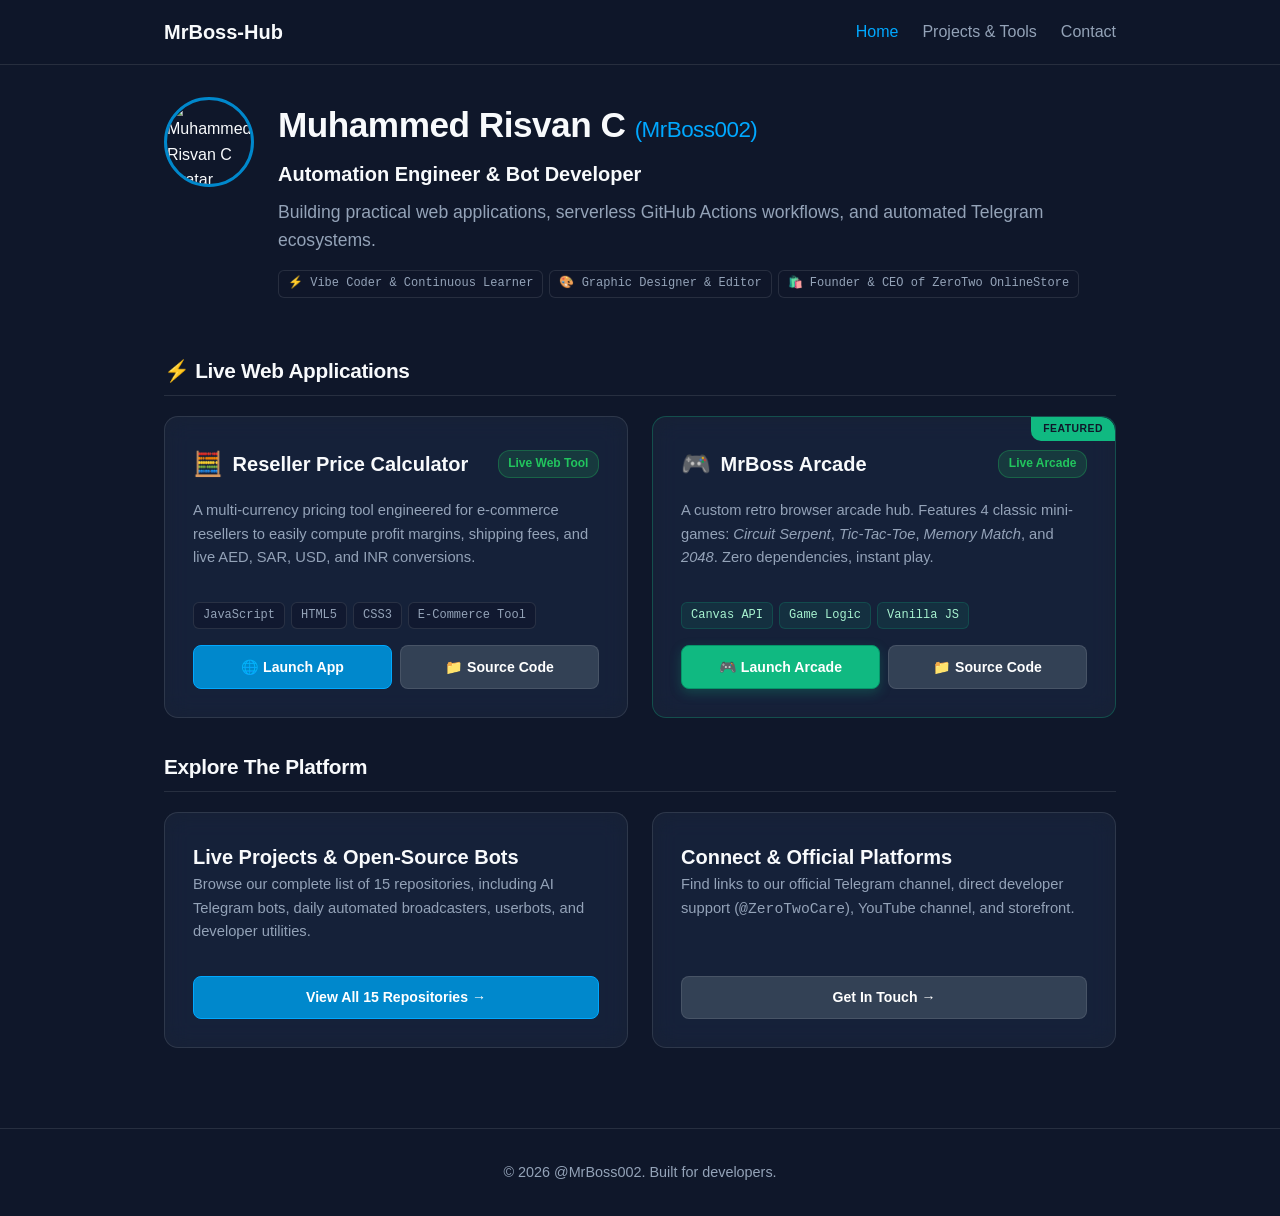
==== commit ae7d0321: "Update branding in index.html" ====
--- a/index.html
+++ b/index.html
@@ -3,17 +3,17 @@
 <head>
   <meta charset="UTF-8">
   <meta name="viewport" content="width=device-width, initial-scale=1.0">
-  <title>Mr. Boss Hub - Developer Portfolio</title>
+  <title>MrBoss-Hub - Developer Portfolio</title>
   <link rel="stylesheet" href="style.css">
 </head>
 <body>
 
   <header>
     <nav>
-      <a href="index.html" class="nav-brand">Mr. Boss Hub</a>
+      <a href="index.html" class="nav-brand">MrBoss-Hub</a>
       <ul class="nav-links">
         <li><a href="index.html" class="active">Home</a></li>
-        <li><a href="projects.html">Projects & Bots</a></li>
+        <li><a href="projects.html">Projects & Tools</a></li>
         <li><a href="contact.html">Contact</a></li>
       </ul>
     </nav>
@@ -123,7 +123,7 @@
   </main>
 
   <footer>
-    <p>&copy; 2026 Mr. Boss Hub. Built for developers.</p>
+    <p>&copy; 2026 @MrBoss002. Built for developers.</p>
   </footer>
 
 </body>
--- a/style.css
+++ b/style.css
@@ -4,10 +4,10 @@
 
 :root {
   --bg-color: #0f172a;
-  --card-bg: rgba(30, 41, 59, 0.6); /* Glass effect backdrop */
+  --card-bg: rgba(30, 41, 59, 0.6);
   --accent-color: #0088cc;
   --accent-hover: #00a8ff;
-  --arcade-color: #10b981; /* Emerald green for arcade highlight */
+  --arcade-color: #10b981;
   --arcade-hover: #059669;
   --text-main: #f8fafc;
   --text-muted: #94a3b8;
@@ -126,14 +126,14 @@
   letter-spacing: -0.3px;
 }
 
-/* --- Grid & Modern Glass Cards --- */
-.card-grid {
+/* --- Universal Grid & Glass Card System --- */
+.card-grid, .home-nav-grid {
   display: grid;
   grid-template-columns: repeat(auto-fit, minmax(300px, 1fr));
   gap: 1.5rem;
 }
 
-.glass-card {
+.glass-card, .card, .home-nav-card {
   background: var(--card-bg);
   backdrop-filter: blur(12px) saturate(180%);
   -webkit-backdrop-filter: blur(12px) saturate(180%);
@@ -148,13 +148,12 @@
   transition: transform 0.25s ease, border-color 0.25s ease, box-shadow 0.25s ease;
 }
 
-.glass-card:hover {
+.glass-card:hover, .card:hover, .home-nav-card:hover {
   transform: translateY(-4px);
   border-color: rgba(0, 136, 204, 0.4);
   box-shadow: 0 10px 25px -5px rgba(0, 0, 0, 0.4);
 }
 
-/* Arcade Featured Glass Card Glow */
 .glass-card-featured {
   border-color: rgba(16, 185, 129, 0.3);
 }
@@ -164,8 +163,7 @@
   box-shadow: 0 10px 25px -5px rgba(16, 185, 129, 0.15);
 }
 
-/* Header & Icons Inside Card */
-.card-header {
+.card-header, .featured-header {
   display: flex;
   justify-content: space-between;
   align-items: center;
@@ -182,20 +180,19 @@
   font-size: 1.5rem;
 }
 
-.card-header h3 {
+.card-header h3, .card h3, .home-nav-card h3 {
   font-size: 1.25rem;
   font-weight: 700;
   color: var(--text-main);
 }
 
-.card-desc {
+.card-desc, .card p, .home-nav-card p {
   color: var(--text-muted);
   font-size: 0.92rem;
   line-height: 1.6;
-  margin-bottom: 1.25rem;
-}
-
-/* Ribbon Highlight */
+  margin-bottom: 1rem;
+}
+
 .featured-ribbon {
   position: absolute;
   top: 0;
@@ -210,7 +207,7 @@
 }
 
 /* Badges & Tags */
-.badge-online {
+.badge-online, .badge-public, .Public {
   background-color: rgba(34, 197, 94, 0.15);
   color: var(--success-color);
   font-size: 0.75rem;
@@ -244,9 +241,48 @@
   border-color: rgba(16, 185, 129, 0.2);
 }
 
-/* Buttons */
+/* --- Contact Page Styles --- */
+.contact-list {
+  list-style: none;
+  display: flex;
+  flex-direction: column;
+  gap: 1rem;
+  margin-top: 1rem;
+}
+
+.contact-item {
+  background: var(--card-bg);
+  backdrop-filter: blur(12px);
+  -webkit-backdrop-filter: blur(12px);
+  border: 1px solid var(--border-color);
+  padding: 1.25rem 1.5rem;
+  border-radius: 12px;
+  display: flex;
+  justify-content: space-between;
+  align-items: center;
+  transition: transform 0.2s ease, border-color 0.2s ease;
+}
+
+.contact-item:hover {
+  transform: translateY(-2px);
+  border-color: rgba(0, 136, 204, 0.4);
+}
+
+.contact-info strong {
+  display: block;
+  font-size: 1.1rem;
+  color: var(--text-main);
+}
+
+.contact-info span, .contact-info p {
+  font-size: 0.9rem;
+  color: var(--text-muted);
+}
+
+/* --- Universal Buttons --- */
 .card-actions {
   display: flex;
+  flex-wrap: wrap;
   gap: 8px;
   margin-top: 1rem;
 }
@@ -306,6 +342,14 @@
     flex-direction: column;
     text-align: center;
   }
+  .contact-item {
+    flex-direction: column;
+    align-items: flex-start;
+    gap: 1rem;
+  }
+  .contact-item .btn {
+    width: 100%;
+  }
   .card-actions {
     flex-direction: column;
   }
@@ -318,4 +362,5 @@
   border-top: 1px solid var(--border-color);
   color: var(--text-muted);
   font-size: 0.9rem;
-}
+  margin-top: 3rem;
+}
